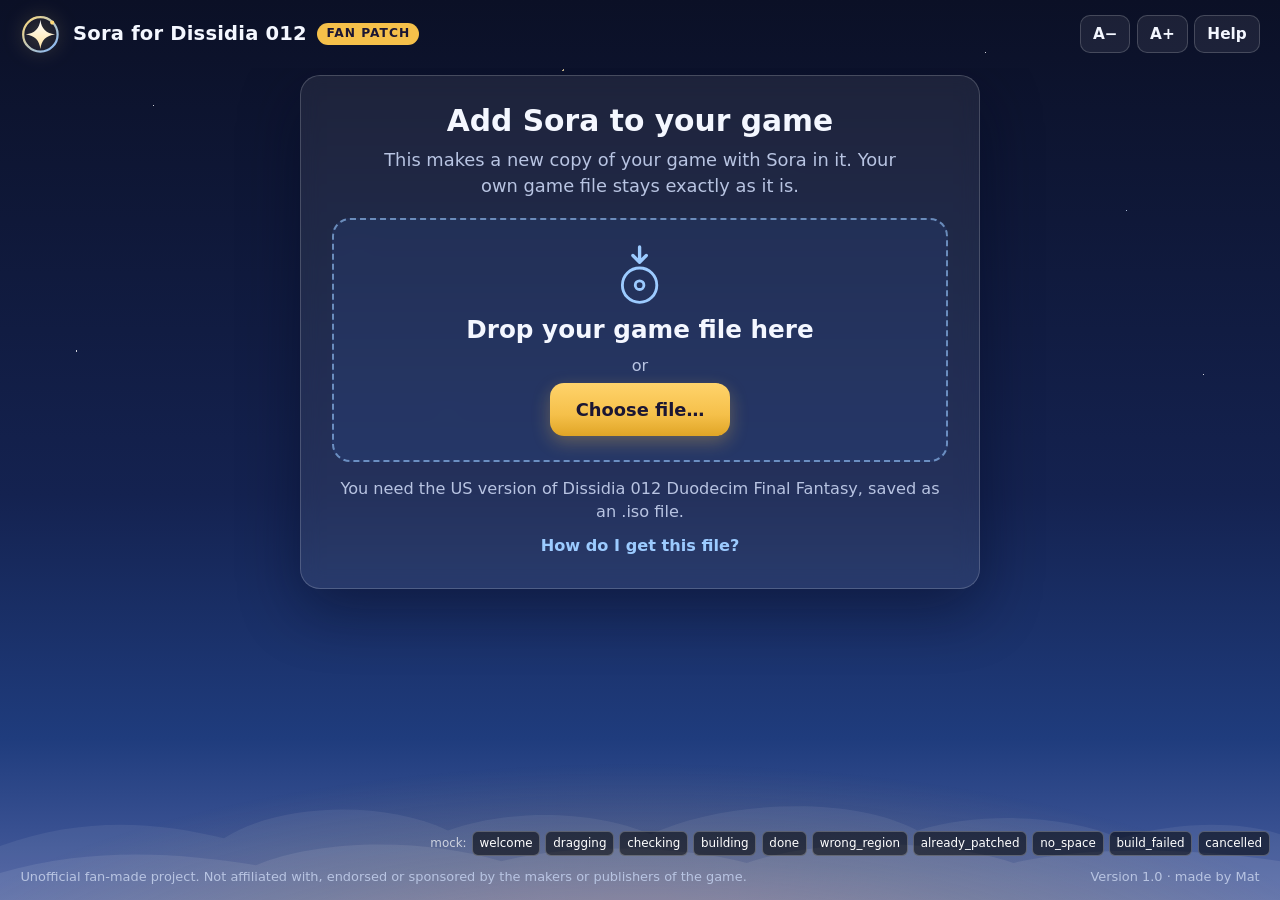
==== app/ui/index.html @ 28e93629 "Sora fan patch app: source (GPL-3.0-or-later) Pure-Rust core (file checks, in-memory EBOOT decrypt, " ====
<!doctype html>
<html lang="en">
<head>
<meta charset="utf-8">
<meta name="viewport" content="width=device-width, initial-scale=1">
<title>Sora for Dissidia 012 — fan patch</title>
<link rel="stylesheet" href="style.css">
<script src="strings.en.js"></script>
</head>
<body>
<!-- Our own art only: sky gradient, CSS stars, hand-drawn cloud bank. No game art, logos or official fonts. -->
<div class="sky" aria-hidden="true">
  <div class="stars"></div>
  <svg class="clouds" viewBox="0 0 1200 220" preserveAspectRatio="none">
    <path d="M0 150 C80 110 150 120 210 140 C260 95 360 90 420 130 C480 100 560 105 610 135 C680 90 800 85 860 130 C920 105 1000 110 1050 140 C1110 115 1170 120 1200 135 L1200 220 L0 220 Z" fill="#fff" opacity=".07"/>
    <path d="M0 185 C90 150 170 160 240 175 C300 140 400 140 470 170 C540 145 640 150 700 172 C770 140 880 140 950 172 C1020 150 1120 152 1200 170 L1200 220 L0 220 Z" fill="#fff" opacity=".09"/>
  </svg>
</div>

<header class="top">
  <div class="brand">
    <svg class="emblem" viewBox="0 0 64 64" aria-hidden="true">
      <defs>
        <linearGradient id="g-ring" x1="0" y1="0" x2="1" y2="1"><stop offset="0" stop-color="#FFD978"/><stop offset="1" stop-color="#7FB6FF"/></linearGradient>
        <linearGradient id="g-star" x1="0" y1="0" x2="0" y2="1"><stop offset="0" stop-color="#FFFFFF"/><stop offset="1" stop-color="#FFE3A0"/></linearGradient>
      </defs>
      <circle cx="32" cy="32" r="27" fill="none" stroke="url(#g-ring)" stroke-width="3.5"/>
      <path d="M32 9 C33.6 23 41 30.4 55 32 C41 33.6 33.6 41 32 55 C30.4 41 23 33.6 9 32 C23 30.4 30.4 23 32 9 Z" fill="url(#g-star)"/>
      <circle cx="50.5" cy="13.5" r="3.2" fill="#FFD978"/>
    </svg>
    <div class="brand-text">
      <span class="brand-title" data-t="app_title"></span>
      <span class="pill" data-t="app_tag"></span>
    </div>
  </div>
  <nav class="tools">
    <button class="tool" id="text-smaller" data-aria="text_smaller">A−</button>
    <button class="tool" id="text-bigger" data-aria="text_bigger">A+</button>
    <button class="tool" id="help-open" data-t="help_link"></button>
  </nav>
</header>

<main id="main">
  <!-- 1. Welcome / choose file -->
  <section class="screen" data-screen="welcome">
    <h1 tabindex="-1" data-t="welcome_title"></h1>
    <p class="lead" data-t="welcome_body"></p>
    <button class="drop" id="drop" aria-describedby="drop-hint">
      <svg class="drop-icon" viewBox="0 0 64 64" aria-hidden="true">
        <circle cx="32" cy="42" r="18" fill="none" stroke="currentColor" stroke-width="3"/>
        <circle cx="32" cy="42" r="4.5" fill="none" stroke="currentColor" stroke-width="3"/>
        <path d="M32 2 V18 M25 11 L32 18 L39 11" fill="none" stroke="currentColor" stroke-width="3.5" stroke-linecap="round" stroke-linejoin="round"/>
      </svg>
      <span class="drop-title" data-t="drop_title"></span>
      <span class="drop-release" data-t="drop_release"></span>
      <span class="drop-or" data-t="drop_or"></span>
      <span class="btn primary" data-t="choose_button"></span>
    </button>
    <p class="hint" id="drop-hint" data-t="drop_hint"></p>
    <details class="how">
      <summary data-t="how_get_link"></summary>
      <p data-t="how_get_body"></p>
    </details>
  </section>

  <!-- 2. Working: check → build → verify -->
  <section class="screen" data-screen="working">
    <ol class="steps" aria-label="Steps">
      <li data-step="checking"><span class="dot"></span><span data-t="step_check"></span></li>
      <li data-step="building"><span class="dot"></span><span data-t="step_build"></span></li>
      <li data-step="verifying"><span class="dot"></span><span data-t="step_verify"></span></li>
    </ol>
    <h1 tabindex="-1" id="work-title"></h1>
    <p class="lead" id="work-body"></p>
    <p class="file-chip" id="work-file"></p>
    <div class="bar" role="progressbar" aria-valuemin="0" aria-valuemax="100" aria-valuenow="0" id="bar">
      <div class="bar-fill" id="bar-fill"></div>
    </div>
    <p class="pct" id="pct" aria-hidden="true">0%</p>
    <button class="btn ghost" id="cancel" data-t="cancel_button"></button>
  </section>

  <!-- 3a. Problem (or the friendly "already has Sora") -->
  <section class="screen" data-screen="problem">
    <div class="badge" id="problem-badge" aria-hidden="true"></div>
    <h1 tabindex="-1" id="problem-title"></h1>
    <p class="lead" id="problem-body"></p>
    <div class="actions">
      <button class="btn primary" id="problem-folder" data-t="choose_folder"></button>
      <button class="btn primary" id="problem-again" data-t="try_again"></button>
    </div>
    <details class="details" id="problem-details">
      <summary data-t="details_label"></summary>
      <code id="problem-code"></code>
    </details>
  </section>

  <!-- 3b. Done -->
  <section class="screen" data-screen="done">
    <div class="badge ok" aria-hidden="true">
      <svg viewBox="0 0 48 48"><path d="M13 25 L21 33 L36 16" fill="none" stroke="currentColor" stroke-width="5" stroke-linecap="round" stroke-linejoin="round"/></svg>
    </div>
    <h1 tabindex="-1" data-t="done_title"></h1>
    <div class="result">
      <span class="label" data-t="done_file_label"></span>
      <span class="file" id="done-file"></span>
      <span class="label" data-t="done_folder_label"></span>
      <span class="folder" id="done-folder"></span>
    </div>
    <div class="actions">
      <button class="btn primary" id="open-folder" data-t="open_folder"></button>
      <button class="btn ghost" id="done-close" data-t="close_button"></button>
    </div>
    <p class="safe" data-t="done_original_safe"></p>
    <h2 data-t="next_title"></h2>
    <ul class="next">
      <li>
        <svg viewBox="0 0 32 32" aria-hidden="true"><rect x="3" y="6" width="26" height="16" rx="2.5" fill="none" stroke="currentColor" stroke-width="2.2"/><path d="M11 27 H21 M16 22 V27" stroke="currentColor" stroke-width="2.2" stroke-linecap="round"/></svg>
        <span data-t="next_ppsspp"></span>
      </li>
      <li>
        <svg viewBox="0 0 32 32" aria-hidden="true"><path d="M9 3 H20 L25 8 V29 H9 Z" fill="none" stroke="currentColor" stroke-width="2.2" stroke-linejoin="round"/><path d="M13 8 V12 M16.5 8 V12 M20 9 V12" stroke="currentColor" stroke-width="2.2" stroke-linecap="round"/></svg>
        <span data-t="next_psp"></span>
      </li>
    </ul>
  </section>
</main>

<footer class="bottom">
  <span data-t="disclaimer"></span>
  <span class="ver" id="ver"></span>
</footer>

<dialog id="help">
  <h2 data-t="help_title"></h2>
  <ul>
    <li data-t="help_1"></li>
    <li data-t="help_2"></li>
    <li data-t="help_3"></li>
    <li data-t="help_4"></li>
  </ul>
  <form method="dialog"><button class="btn primary" data-t="help_close"></button></form>
</dialog>

<div class="live" aria-live="polite" id="live"></div>
<script src="app.js"></script>
</body>
</html>
---- app/ui/style.css ----
/* Sora for Dissidia 012 — fan patch. Our own neutral look: night-to-dawn sky, gold accent.
   System fonts only (nothing that imitates official title lettering). */
:root {
  --night: #0B1026;
  --deep: #142250;
  --dusk: #1F3C7D;
  --sky: #3D7BE0;
  --sky-light: #9CCBFF;
  --gold: #F5C04A;
  --gold-deep: #E0A526;
  --peach: #FFB58A;
  --text: #F4F7FF;
  --muted: #B8C4E2;
  --panel: rgba(255, 255, 255, .07);
  --panel-strong: rgba(255, 255, 255, .12);
  --line: rgba(255, 255, 255, .18);
  --ok: #5BD6A0;
  --warn: #FF8F7F;
  --focus: #FFD66B;
  --on-gold: #1B1633;
  --radius: 20px;
  --scale: 1;
  font-size: calc(17px * var(--scale));
  color-scheme: dark;
}
* { box-sizing: border-box; }
[hidden] { display: none !important; }
html, body { height: 100%; margin: 0; }
body {
  font-family: "Segoe UI Variable", "Segoe UI", system-ui, -apple-system, "SF Pro Text", Ubuntu, Cantarell, "Noto Sans", sans-serif;
  color: var(--text);
  background: linear-gradient(180deg, var(--night) 0%, var(--deep) 55%, var(--dusk) 82%, #4B5FA0 100%);
  display: grid;
  grid-template-rows: auto 1fr auto;
  overflow: hidden;
  line-height: 1.45;
}
/* ---------- sky art (ours) */
.sky { position: fixed; inset: 0; pointer-events: none; z-index: 0; }
.sky::after { /* dawn glow on the horizon */
  content: ""; position: absolute; left: -10%; right: -10%; bottom: -120px; height: 260px;
  background: radial-gradient(ellipse at 50% 100%, rgba(255, 181, 138, .45), rgba(245, 192, 74, .12) 45%, transparent 70%);
}
.stars {
  position: absolute; inset: 0 0 35% 0; opacity: .8;
  background-image:
    radial-gradient(1.4px 1.4px at 12% 18%, #fff 50%, transparent 51%),
    radial-gradient(1px 1px at 28% 42%, #fff 50%, transparent 51%),
    radial-gradient(1.8px 1.8px at 44% 12%, #FFE7A8 50%, transparent 51%),
    radial-gradient(1px 1px at 61% 30%, #fff 50%, transparent 51%),
    radial-gradient(1.4px 1.4px at 77% 9%, #fff 50%, transparent 51%),
    radial-gradient(1px 1px at 88% 36%, #CFE4FF 50%, transparent 51%),
    radial-gradient(1.2px 1.2px at 6% 60%, #fff 50%, transparent 51%),
    radial-gradient(1px 1px at 94% 64%, #fff 50%, transparent 51%),
    radial-gradient(1.6px 1.6px at 35% 70%, #CFE4FF 50%, transparent 51%),
    radial-gradient(1px 1px at 70% 58%, #fff 50%, transparent 51%);
  animation: twinkle 6s ease-in-out infinite alternate;
}
@keyframes twinkle { from { opacity: .55; } to { opacity: .9; } }
.clouds { position: absolute; left: 0; right: 0; bottom: 0; width: 100%; height: 170px; }

header, main, footer { position: relative; z-index: 1; }

/* ---------- header */
.top { display: flex; align-items: center; justify-content: space-between; gap: 1rem; padding: .8rem 1.2rem; }
.brand { display: flex; align-items: center; gap: .7rem; min-width: 0; }
.emblem { width: 2.4rem; height: 2.4rem; flex: none; filter: drop-shadow(0 0 10px rgba(255, 217, 120, .35)); }
.brand-text { display: flex; align-items: center; gap: .6rem; flex-wrap: wrap; }
.brand-title { font-weight: 700; font-size: 1.15rem; letter-spacing: .01em; }
.pill { font-size: .72rem; font-weight: 600; text-transform: uppercase; letter-spacing: .08em; color: var(--on-gold);
  background: var(--gold); padding: .15rem .55rem; border-radius: 999px; }
.tools { display: flex; gap: .4rem; flex: none; }
.tool { font: inherit; font-size: .9rem; font-weight: 600; color: var(--text); background: var(--panel); border: 1px solid var(--line);
  border-radius: 10px; padding: .35rem .7rem; min-height: 2.2rem; cursor: pointer; }
.tool:hover { background: var(--panel-strong); }

/* ---------- main card */
main { overflow: auto; display: grid; place-items: start center; padding: .4rem 1.2rem 1.2rem; }
.screen { display: none; width: min(100%, 40rem); text-align: center; padding: 1.4rem 1.8rem 1.6rem;
  background: var(--panel); border: 1px solid var(--line); border-radius: var(--radius);
  backdrop-filter: blur(10px); -webkit-backdrop-filter: blur(10px); box-shadow: 0 20px 60px rgba(4, 8, 30, .45); }
.screen.on { display: block; animation: rise .25s ease-out; }
@keyframes rise { from { opacity: 0; transform: translateY(8px); } to { opacity: 1; transform: none; } }
h1 { font-size: 1.75rem; line-height: 1.2; margin: .2rem 0 .5rem; font-weight: 700; outline: none; }
h2 { font-size: 1.15rem; margin: 1.3rem 0 .5rem; }
.lead { font-size: 1.05rem; color: var(--muted); margin: 0 auto 1.1rem; max-width: 32rem; }

/* ---------- drop zone */
.drop { font: inherit; color: var(--text); width: 100%; display: flex; flex-direction: column; align-items: center; gap: .35rem;
  padding: 1.5rem 1rem 1.4rem; border: 2.5px dashed rgba(156, 203, 255, .6); border-radius: 18px;
  background: rgba(61, 123, 224, .10); cursor: pointer; transition: background .15s, border-color .15s, transform .15s; }
.drop:hover { background: rgba(61, 123, 224, .17); border-color: var(--sky-light); }
.drop-icon { width: 3.6rem; height: 3.6rem; color: var(--sky-light); }
.drop-title { font-size: 1.45rem; font-weight: 700; }
.drop-or { color: var(--muted); font-size: .95rem; }
.drop-release { display: none; font-size: 1.45rem; font-weight: 700; color: var(--gold); }
body.dragging .drop { border-color: var(--gold); background: rgba(245, 192, 74, .14); transform: scale(1.015); }
body.dragging .drop-title, body.dragging .drop-or, body.dragging .drop .btn { display: none; }
body.dragging .drop-release { display: block; }
body.dragging .drop-icon { color: var(--gold); }
.hint { color: var(--muted); font-size: .95rem; margin: .9rem 0 .2rem; }
.how { margin-top: .4rem; color: var(--muted); font-size: .95rem; }
.how summary { cursor: pointer; color: var(--sky-light); font-weight: 600; display: inline-block; padding: .2rem .4rem; border-radius: 8px; }
.how p { text-align: left; background: rgba(0, 0, 0, .18); border-radius: 12px; padding: .8rem 1rem; margin: .5rem 0 0; }

/* ---------- buttons */
.btn { font: inherit; font-size: 1.05rem; font-weight: 700; display: inline-flex; align-items: center; justify-content: center;
  min-height: 3.1rem; padding: 0 1.5rem; border-radius: 14px; border: 0; cursor: pointer; text-decoration: none; }
.btn.primary { color: var(--on-gold); background: linear-gradient(180deg, #FFD36B, var(--gold) 60%, var(--gold-deep)); box-shadow: 0 6px 18px rgba(245, 192, 74, .3); }
.btn.primary:hover { filter: brightness(1.06); }
.btn.ghost { color: var(--text); background: transparent; border: 1.5px solid var(--line); }
.btn.ghost:hover { background: var(--panel-strong); }
.actions { display: flex; gap: .7rem; justify-content: center; flex-wrap: wrap; margin-top: 1rem; }

/* ---------- focus: always visible for keyboard users */
:focus-visible { outline: 3px solid var(--focus); outline-offset: 3px; border-radius: 12px; }
h1:focus, h1:focus-visible { outline: none; } /* titles get focus only so screen readers announce them */
.drop:focus-visible { outline-offset: 4px; border-radius: 18px; }

/* ---------- steps + progress */
.steps { list-style: none; display: flex; justify-content: center; gap: .4rem; padding: 0; margin: 0 0 1.2rem; flex-wrap: wrap; }
.steps li { display: flex; align-items: center; gap: .45rem; font-size: .9rem; color: var(--muted); padding: .3rem .7rem;
  border-radius: 999px; background: rgba(0, 0, 0, .15); }
.steps .dot { width: 1.05rem; height: 1.05rem; border-radius: 50%; border: 2px solid var(--muted); display: inline-grid; place-items: center; font-size: .7rem; }
.steps li.now { color: var(--text); background: rgba(61, 123, 224, .25); }
.steps li.now .dot { border-color: var(--gold); box-shadow: 0 0 0 3px rgba(245, 192, 74, .25); }
.steps li.done { color: var(--text); }
.steps li.done .dot { background: var(--ok); border-color: var(--ok); }
.steps li.done .dot::after { content: "✓"; color: var(--night); font-weight: 900; }
.file-chip { display: inline-block; max-width: 100%; overflow: hidden; text-overflow: ellipsis; white-space: nowrap;
  font-size: .9rem; color: var(--muted); background: rgba(0, 0, 0, .2); padding: .3rem .8rem; border-radius: 999px; margin: 0 0 1rem; }
.bar { height: 1.1rem; border-radius: 999px; background: rgba(0, 0, 0, .3); border: 1px solid var(--line); overflow: hidden; }
.bar-fill { height: 100%; width: 0; border-radius: 999px; background: linear-gradient(90deg, var(--sky), var(--sky-light) 55%, var(--gold));
  transition: width .2s linear; box-shadow: 0 0 14px rgba(156, 203, 255, .5); }
.pct { font-size: 2.2rem; font-weight: 800; margin: .5rem 0 .6rem; font-variant-numeric: tabular-nums; }

/* ---------- problem / done */
.badge { width: 4rem; height: 4rem; margin: 0 auto .6rem; border-radius: 50%; display: grid; place-items: center;
  background: rgba(255, 143, 127, .16); color: var(--warn); border: 2px solid rgba(255, 143, 127, .55); font-size: 2rem; font-weight: 900; }
.badge.ok, .badge.good { background: rgba(91, 214, 160, .15); color: var(--ok); border-color: rgba(91, 214, 160, .6); }
.badge svg { width: 2.4rem; height: 2.4rem; }
.badge.stop { background: rgba(156, 203, 255, .12); color: var(--sky-light); border-color: rgba(156, 203, 255, .5); }
.details { margin-top: 1.1rem; color: var(--muted); font-size: .85rem; }
.details summary { cursor: pointer; display: inline-block; padding: .2rem .4rem; border-radius: 8px; }
.details code { display: block; margin-top: .5rem; text-align: left; white-space: pre-wrap; word-break: break-all;
  background: rgba(0, 0, 0, .25); padding: .6rem .8rem; border-radius: 10px; font-size: .8rem; }
.result { display: grid; grid-template-columns: auto 1fr; gap: .35rem .9rem; text-align: left; background: rgba(0, 0, 0, .2);
  border: 1px solid var(--line); border-radius: 14px; padding: .9rem 1.1rem; margin: .6rem 0 .2rem; }
.result .label { color: var(--muted); font-size: .9rem; padding-top: .1rem; }
.result .file { font-weight: 700; word-break: break-word; }
.result .folder { word-break: break-all; font-size: .95rem; }
.safe { color: var(--ok); font-size: .95rem; margin: .7rem 0 0; }
.badge.ok { width: 3.4rem; height: 3.4rem; }
.next { list-style: none; padding: 0; margin: 0; display: grid; gap: .5rem; text-align: left; }
.next li { display: flex; gap: .8rem; align-items: center; background: rgba(0, 0, 0, .15); border-radius: 12px; padding: .6rem .9rem; }
.next svg { width: 1.8rem; height: 1.8rem; flex: none; color: var(--sky-light); }

/* ---------- footer, help, live region */
.bottom { display: flex; justify-content: space-between; gap: 1rem; padding: .6rem 1.2rem .8rem; font-size: .76rem; color: var(--muted); }
.bottom .ver { flex: none; }
dialog { max-width: min(34rem, 92vw); color: var(--text); background: #18244F; border: 1px solid var(--line); border-radius: var(--radius); padding: 1.4rem 1.6rem; }
dialog::backdrop { background: rgba(5, 8, 25, .6); }
dialog h2 { margin-top: 0; }
dialog li { margin-bottom: .5rem; }
dialog form { text-align: right; margin-top: 1rem; }
.live { position: absolute; width: 1px; height: 1px; overflow: hidden; clip: rect(0 0 0 0); }

/* ---------- mock helpers (only visible in the browser mock) */
.mockbar { position: fixed; z-index: 9; right: .6rem; bottom: 2.6rem; display: flex; gap: .3rem; flex-wrap: wrap; justify-content: flex-end;
  max-width: 70vw; font-size: .7rem; }
.mockbar button { font: inherit; color: #fff; background: rgba(0, 0, 0, .55); border: 1px solid rgba(255, 255, 255, .25); border-radius: 6px; padding: .15rem .4rem; cursor: pointer; }
body.embed .mockbar { display: none; }

@media (prefers-reduced-motion: reduce) {
  *, *::before, *::after { animation: none !important; transition: none !important; }
}
@media (prefers-contrast: more) {
  :root { --muted: #E2E8F8; --line: rgba(255, 255, 255, .5); --panel: rgba(0, 0, 0, .35); }
}
@media (max-width: 560px) {
  .brand-title { font-size: 1rem; }
  .screen { padding: 1.2rem 1rem; }
  h1 { font-size: 1.45rem; }
}
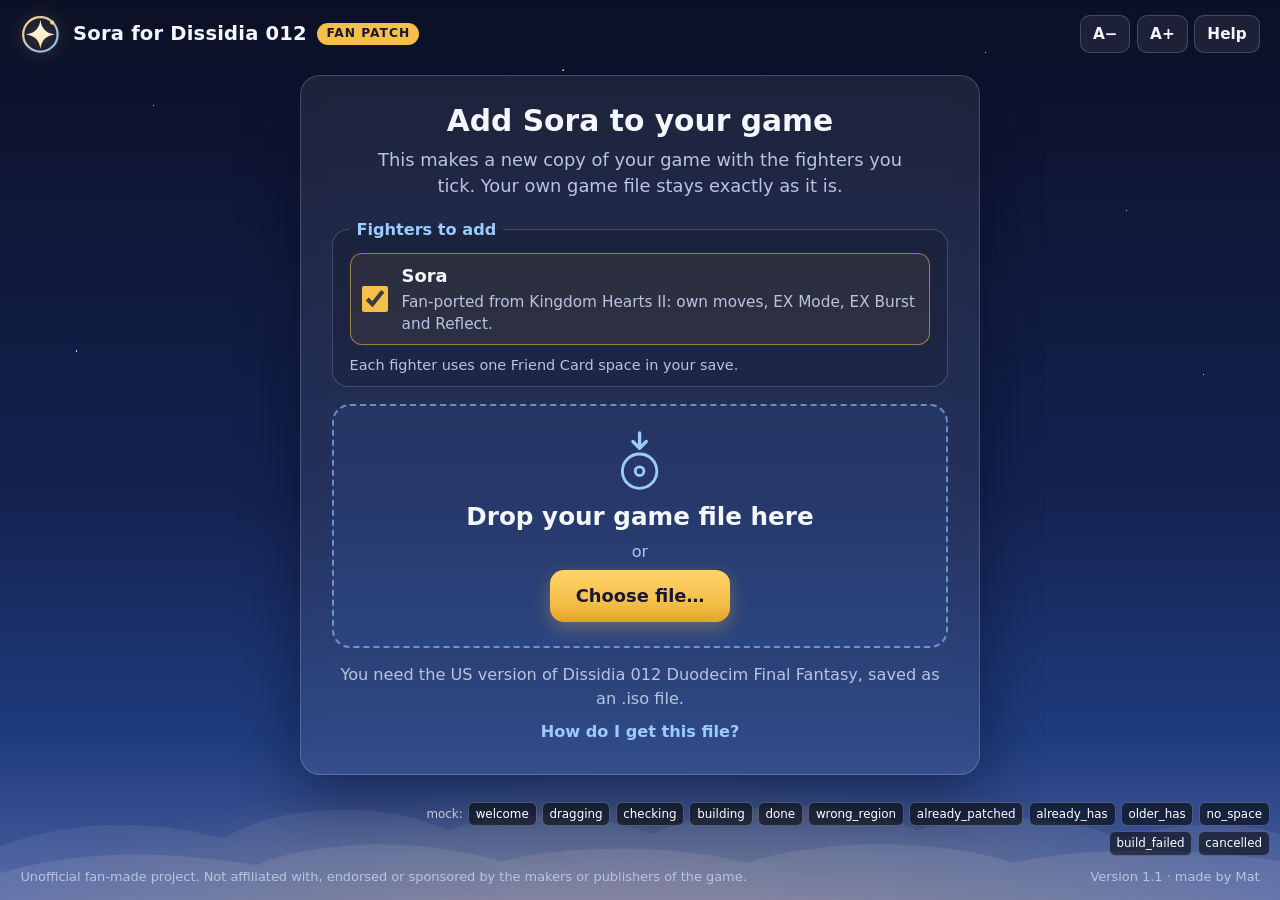
==== commit bc87639a: "Version 1.1.0: fighter-pack checklist (release format 3) The app shows a "Fighters to add" list and " ====
--- a/app/ui/index.html
+++ b/app/ui/index.html
@@ -43,8 +43,15 @@
 <main id="main">
   <!-- 1. Welcome / choose file -->
   <section class="screen" data-screen="welcome">
-    <h1 tabindex="-1" data-t="welcome_title"></h1>
-    <p class="lead" data-t="welcome_body"></p>
+    <h1 tabindex="-1" id="welcome-title" data-t="welcome_title"></h1>
+    <p class="lead" id="welcome-body" data-t="welcome_body"></p>
+    <!-- Pack release (format 3): the fighter checklist. Hidden for a one-patch release. -->
+    <fieldset class="packs" id="packs" hidden>
+      <legend data-t="packs_title"></legend>
+      <div class="pack-list" id="pack-list"></div>
+      <p class="packs-note" data-t="packs_note"></p>
+      <p class="packs-warn" id="packs-warn" role="status" hidden></p>
+    </fieldset>
     <button class="drop" id="drop" aria-describedby="drop-hint">
       <svg class="drop-icon" viewBox="0 0 64 64" aria-hidden="true">
         <circle cx="32" cy="42" r="18" fill="none" stroke="currentColor" stroke-width="3"/>
@@ -67,7 +74,7 @@
   <section class="screen" data-screen="working">
     <ol class="steps" aria-label="Steps">
       <li data-step="checking"><span class="dot"></span><span data-t="step_check"></span></li>
-      <li data-step="building"><span class="dot"></span><span data-t="step_build"></span></li>
+      <li data-step="building"><span class="dot"></span><span id="step-build" data-t="step_build"></span></li>
       <li data-step="verifying"><span class="dot"></span><span data-t="step_verify"></span></li>
     </ol>
     <h1 tabindex="-1" id="work-title"></h1>
@@ -100,7 +107,7 @@
     <div class="badge ok" aria-hidden="true">
       <svg viewBox="0 0 48 48"><path d="M13 25 L21 33 L36 16" fill="none" stroke="currentColor" stroke-width="5" stroke-linecap="round" stroke-linejoin="round"/></svg>
     </div>
-    <h1 tabindex="-1" data-t="done_title"></h1>
+    <h1 tabindex="-1" id="done-title" data-t="done_title"></h1>
     <div class="result">
       <span class="label" data-t="done_file_label"></span>
       <span class="file" id="done-file"></span>
--- a/app/ui/style.css
+++ b/app/ui/style.css
@@ -103,6 +103,23 @@
 .how summary { cursor: pointer; color: var(--sky-light); font-weight: 600; display: inline-block; padding: .2rem .4rem; border-radius: 8px; }
 .how p { text-align: left; background: rgba(0, 0, 0, .18); border-radius: 12px; padding: .8rem 1rem; margin: .5rem 0 0; }
 
+/* ---------- fighter checklist (pack release) */
+.packs { text-align: left; margin: 0 0 1rem; padding: .7rem 1rem .6rem; border: 1px solid var(--line); border-radius: 16px;
+  background: rgba(0, 0, 0, .16); }
+.packs legend { padding: 0 .4rem; font-weight: 700; font-size: .95rem; color: var(--sky-light); }
+.pack-list { display: grid; gap: .45rem; }
+.pack { display: grid; grid-template-columns: auto 1fr; gap: .1rem .8rem; align-items: center; cursor: pointer;
+  padding: .55rem .7rem; border-radius: 12px; background: rgba(255, 255, 255, .05); border: 1.5px solid transparent; }
+.pack:hover { background: rgba(255, 255, 255, .09); }
+.pack.on { border-color: rgba(245, 192, 74, .55); background: rgba(245, 192, 74, .08); }
+.pack input { grid-row: span 2; width: 1.5rem; height: 1.5rem; margin: 0; accent-color: var(--gold); cursor: pointer; }
+.pack-name { font-weight: 700; font-size: 1.05rem; }
+.pack-blurb { color: var(--muted); font-size: .9rem; grid-column: 2; }
+.packs-note { color: var(--muted); font-size: .85rem; margin: .55rem 0 0; }
+.packs-warn { color: var(--warn); font-weight: 600; font-size: .95rem; margin: .4rem 0 0; }
+.drop[aria-disabled="true"] { opacity: .45; cursor: not-allowed; }
+.drop[aria-disabled="true"]:hover { background: rgba(61, 123, 224, .10); border-color: rgba(156, 203, 255, .6); }
+
 /* ---------- buttons */
 .btn { font: inherit; font-size: 1.05rem; font-weight: 700; display: inline-flex; align-items: center; justify-content: center;
   min-height: 3.1rem; padding: 0 1.5rem; border-radius: 14px; border: 0; cursor: pointer; text-decoration: none; }
